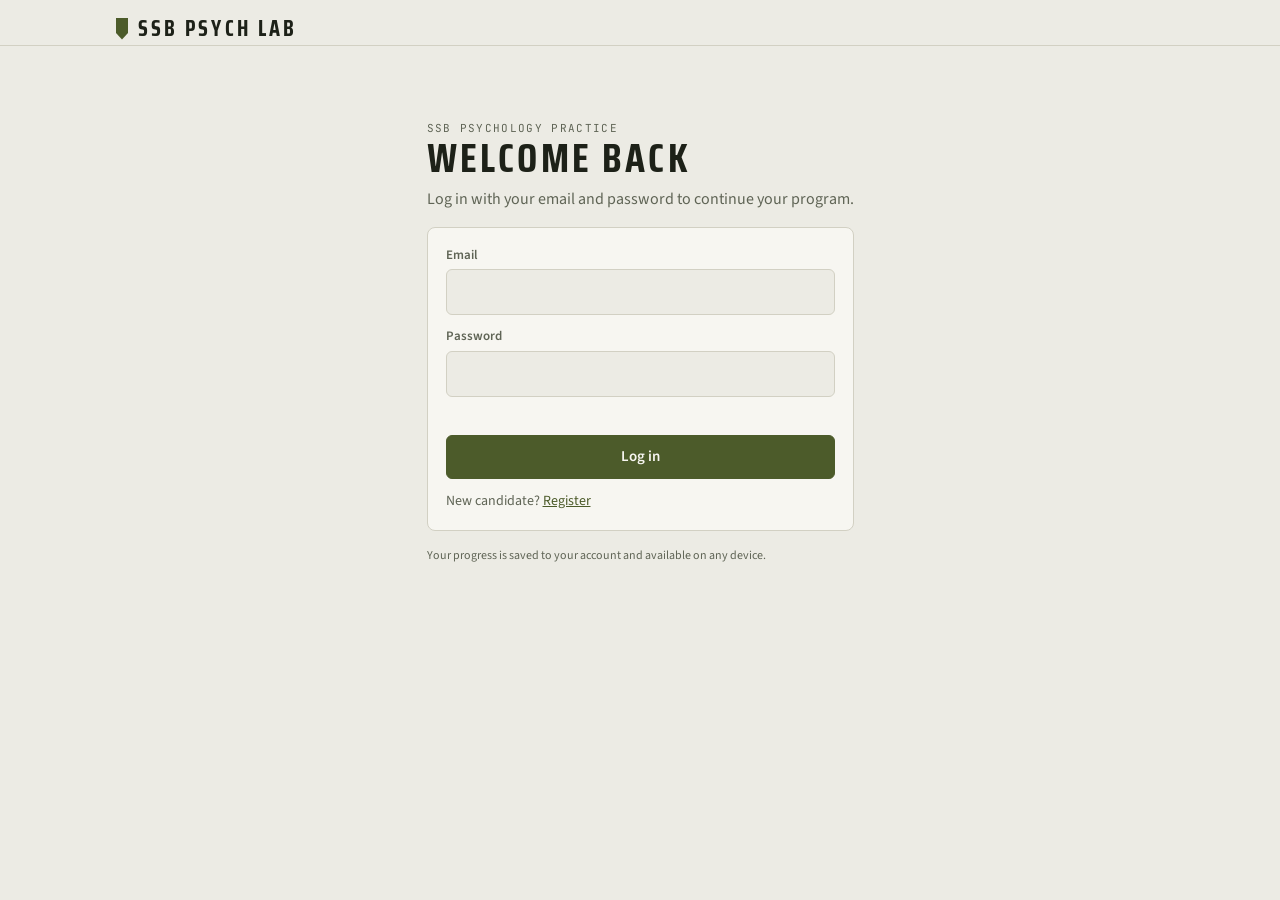
==== index.html @ c796118e "Psychologist Review overrides automatic scores; limit to 1 single + 1 battery review per day Co-Auth" ====
<!DOCTYPE html>
<html lang="en">
<head>
<meta charset="utf-8">
<meta name="viewport" content="width=device-width, initial-scale=1">
<title>SSB Psych Lab</title>
<meta name="description" content="Daily SSB psychology practice: TAT, WAT, SRT and SD in real board timings, with an instant OLQ assessment.">
<link rel="preconnect" href="https://fonts.googleapis.com">
<link rel="preconnect" href="https://fonts.gstatic.com" crossorigin>
<link href="https://fonts.googleapis.com/css2?family=Saira+Condensed:wght@500;600;700&family=Source+Sans+3:wght@400;500;600;700&family=JetBrains+Mono:wght@500;700&display=swap" rel="stylesheet">
<link rel="stylesheet" href="css/style.css?v=20261118c">
</head>
<body>
<header class="top">
  <div class="top-in">
    <div class="brandrow">
      <div class="brand"><i aria-hidden="true"></i><span>SSB Psych Lab</span></div>
      <div class="row" style="gap:8px;flex-wrap:nowrap">
        <span class="chest" id="chest">SSB PSYCH PRACTICE</span>
        <span id="userBtns" class="row" style="gap:6px;flex-wrap:nowrap" hidden>
          <a class="btn quiet" id="hqBtn" href="admin.html" hidden style="padding:4px 10px;font-size:13px;text-decoration:none">HQ</a>
          <button class="btn quiet" id="feedbackBtn" style="padding:4px 10px;font-size:13px">Feedback</button>
          <button class="btn quiet" id="settingsBtn" style="padding:4px 10px;font-size:13px">Profile</button>
          <button class="btn quiet" id="logoutBtn" style="padding:4px 10px;font-size:13px">Log out</button>
        </span>
      </div>
    </div>
    <nav class="tabs" id="nav" aria-label="Sections" hidden>
      <button class="tab" data-view="today">Today</button>
      <button class="tab" data-view="progress">Progress</button>
      <button class="tab" data-view="interview">Interview<span class="soon">soon</span></button>
    </nav>
  </div>
</header>
<main id="main"></main>
<div id="layer"></div>
<div id="modalLayer"></div>

<!-- content banks (plain scripts so the app works by double-clicking index.html) -->
<script src="data/wat.js?v=20261118c"></script>
<script src="data/srt.js?v=20261118c"></script>
<script src="data/tat.js?v=20261118c"></script>
<script src="js/config.js?v=20261118c"></script>
<script src="js/engine.js?v=20261118c"></script>
<script src="js/store.js?v=20261118c"></script>
<script src="js/app.js?v=20261118c"></script>
</body>
</html>
---- css/style.css ----
/* Layout idea: a selection-board dossier — olive ink on field-grey paper, brass for marks of attention, condensed stencil-like headings, mono timers. */
:root{
  --paper:#ECEBE4;
  --surface:#F7F6F1;
  --ink:#1D2118;
  --muted:#5F6455;
  --line:#D2D0C3;
  --olive:#4C5B2A;
  --olive-soft:#E1E4D3;
  --brass:#9A6E1F;
  --good:#2F7A3E;
  --warn:#A8670E;
  --bad:#B23A2E;
  --display:"Saira Condensed","Arial Narrow",system-ui,sans-serif;
  --body:"Source Sans 3",system-ui,-apple-system,"Segoe UI",sans-serif;
  --mono:"JetBrains Mono",ui-monospace,Menlo,Consolas,monospace;
  color-scheme:light;
}
@media (prefers-color-scheme:dark){
  :root:not([data-theme="light"]){
    --paper:#13160F;--surface:#1B1F16;--ink:#E7E6DA;--muted:#A3A795;--line:#2F3527;
    --olive:#A3B66C;--olive-soft:#262C1C;--brass:#D5A84E;--good:#6CC07D;--warn:#E3A048;--bad:#EE7B6E;
    color-scheme:dark;
  }
}
:root[data-theme="dark"]{
  --paper:#13160F;--surface:#1B1F16;--ink:#E7E6DA;--muted:#A3A795;--line:#2F3527;
  --olive:#A3B66C;--olive-soft:#262C1C;--brass:#D5A84E;--good:#6CC07D;--warn:#E3A048;--bad:#EE7B6E;
  color-scheme:dark;
}
*{box-sizing:border-box}
html,body{margin:0;height:100%}
body{background:var(--paper);color:var(--ink);font-family:var(--body);font-size:16px;line-height:1.5;-webkit-font-smoothing:antialiased}
button,input,textarea,select{font:inherit;color:inherit}
h1,h2,h3{font-family:var(--display);font-weight:700;letter-spacing:.02em;line-height:1.1;margin:0;text-wrap:balance}
.num{font-variant-numeric:tabular-nums}
a{color:var(--olive)}
:focus-visible{outline:2px solid var(--brass);outline-offset:2px}

/* shell */
.top{position:sticky;top:0;z-index:20;background:var(--paper);border-bottom:1px solid var(--line)}
.top-in{max-width:1080px;margin:0 auto;padding:12px 16px 0;display:flex;flex-direction:column;gap:10px}
.brandrow{display:flex;align-items:center;justify-content:space-between;gap:12px}
.brand{white-space:nowrap;font-family:var(--display);font-weight:700;font-size:22px;letter-spacing:.14em;text-transform:uppercase;display:flex;align-items:center;gap:10px}
.brand i{display:inline-block;width:12px;height:22px;background:var(--olive);clip-path:polygon(0 0,100% 0,100% 70%,50% 100%,0 70%)}
.chest{font-family:var(--mono);font-size:12px;color:var(--muted);border:1px solid var(--line);padding:3px 8px;border-radius:4px;white-space:nowrap}
.tabs{display:flex;gap:4px;overflow-x:auto}
.tab{appearance:none;border:0;background:none;padding:8px 12px 10px;font-family:var(--display);font-weight:600;font-size:17px;letter-spacing:.06em;text-transform:uppercase;color:var(--muted);cursor:pointer;border-bottom:3px solid transparent;white-space:nowrap}
.tab[aria-current="page"]{color:var(--ink);border-bottom-color:var(--olive)}
.tab .soon{font-family:var(--body);font-size:11px;letter-spacing:0;text-transform:none;background:var(--olive-soft);color:var(--olive);padding:1px 6px;border-radius:10px;margin-left:4px;vertical-align:2px}
main{max-width:1080px;margin:0 auto;padding:20px 16px 64px;display:flex;flex-direction:column;gap:24px}
.banner{background:var(--olive-soft);border-left:4px solid var(--brass);padding:10px 14px;border-radius:4px;font-size:14px}

/* generic */
.card{background:var(--surface);border:1px solid var(--line);border-radius:8px;padding:18px}
.eyebrow{font-family:var(--mono);font-size:11px;letter-spacing:.12em;text-transform:uppercase;color:var(--muted)}
.muted{color:var(--muted)}
.row{display:flex;gap:12px;align-items:center;flex-wrap:wrap}
.grid{display:grid;gap:14px}
.btn{appearance:none;border:1px solid var(--olive);background:var(--olive);color:var(--surface);padding:10px 18px;border-radius:6px;font-weight:600;cursor:pointer;font-size:15px}
.btn:hover{filter:brightness(1.08)}
.btn:disabled{opacity:.5;cursor:not-allowed}
.btn.ghost{background:transparent;color:var(--olive)}
.btn.quiet{background:transparent;border-color:var(--line);color:var(--ink)}
.btn.danger{background:var(--bad);border-color:var(--bad)}
.pill{display:inline-flex;align-items:center;gap:5px;font-size:12px;font-weight:600;padding:2px 8px;border-radius:20px;border:1px solid currentColor;white-space:nowrap}
.pill.good{color:var(--good)}.pill.warn{color:var(--warn)}.pill.bad{color:var(--bad)}.pill.neutral{color:var(--muted)}
.section-h{display:flex;align-items:baseline;justify-content:space-between;gap:12px;flex-wrap:wrap}
.section-h h2{font-size:26px;text-transform:uppercase;letter-spacing:.06em}

/* today */
.dayhead{display:grid;grid-template-columns:auto 1fr;gap:20px;align-items:center}
.daynum{font-family:var(--display);font-weight:700;font-size:84px;line-height:.85;color:var(--olive)}
.daynum small{display:block;font-size:18px;letter-spacing:.14em;color:var(--muted);font-weight:600;margin-top:6px}
.strip{display:grid;grid-template-columns:repeat(30,1fr);gap:3px;margin-top:10px}
.strip span{height:22px;border-radius:2px;background:var(--line);position:relative}
.strip span.done{background:var(--olive)}
.strip span.part{background:color-mix(in srgb,var(--olive) 45%,var(--line))}
.strip span.today{outline:2px solid var(--brass);outline-offset:1px}
.strip span.future{background:transparent;border:1px dashed var(--line)}
.tests{display:grid;grid-template-columns:repeat(auto-fit,minmax(240px,1fr));gap:14px}
.test{display:flex;flex-direction:column;gap:12px;position:relative;overflow:hidden}
.test .code{font-family:var(--display);font-weight:700;font-size:44px;line-height:.9;letter-spacing:.04em}
.test .tname{font-weight:600}
.test .spec{font-family:var(--mono);font-size:12px;color:var(--muted)}
.test .done-flag{position:absolute;top:14px;right:14px}
.seg{display:flex;border:1px solid var(--line);border-radius:6px;overflow:hidden;width:max-content}
.seg button{appearance:none;border:0;background:transparent;padding:6px 12px;cursor:pointer;font-family:var(--mono);font-size:13px;border-right:1px solid var(--line)}
.seg button:last-child{border-right:0}
.seg button[aria-pressed="true"]{background:var(--olive);color:var(--surface)}
.suggest{font-size:13px;color:var(--brass);font-weight:600}

/* OLQ bars */
.factor{display:flex;flex-direction:column;gap:6px}
.factor h3{font-size:15px;letter-spacing:.1em;text-transform:uppercase;color:var(--muted);font-weight:600}
.olq{display:grid;grid-template-columns:minmax(120px,190px) 1fr 38px;gap:10px;align-items:center;font-size:14px;cursor:default}
.olq .bar{height:10px;background:var(--line);border-radius:0 4px 4px 0;position:relative}
.olq .bar b{position:absolute;inset:0 auto 0 0;background:var(--olive);border-radius:0 4px 4px 0}
.olq .bar em{position:absolute;top:-3px;bottom:-3px;width:2px;background:var(--brass);left:70%}
.olq.focus .name{font-weight:700}
.olq .val{font-family:var(--mono);font-size:13px;text-align:right}
.factors{display:grid;grid-template-columns:repeat(auto-fit,minmax(300px,1fr));gap:18px 28px}

/* test environment */
.env{position:fixed;inset:0;z-index:50;background:var(--paper);display:flex;flex-direction:column}
.env-top{display:flex;align-items:center;justify-content:space-between;gap:12px;padding:10px 16px;border-bottom:1px solid var(--line);background:var(--surface)}
.env-title{font-family:var(--display);font-weight:700;font-size:20px;letter-spacing:.1em;text-transform:uppercase}
.clock{font-family:var(--mono);font-weight:700;font-size:28px;font-variant-numeric:tabular-nums}
.clock.low{color:var(--bad)}
.env-body{flex:1;overflow:auto;padding:20px 16px 40px}
.env-in{max-width:820px;margin:0 auto;display:flex;flex-direction:column;gap:16px}
.progressbar{height:4px;background:var(--line)}
.progressbar b{display:block;height:100%;background:var(--brass);transition:width .25s linear}
.tat-frame{background:#fff;border:1px solid var(--line);border-radius:4px;padding:10px;box-shadow:0 2px 0 var(--line)}
.tat-frame img{display:block;width:100%;height:auto;max-height:70vh;object-fit:contain;background:#111}
.blank-slide{aspect-ratio:4/3;background:#fbfbfa;display:grid;place-items:center;color:#999;font-family:var(--mono);font-size:13px;letter-spacing:.2em}
.word{font-family:var(--display);font-weight:700;font-size:clamp(56px,14vw,120px);text-align:center;letter-spacing:.04em;text-transform:uppercase;line-height:1;padding:28px 0 10px}
.wat-input{width:100%;font-size:20px;padding:14px 16px;border:2px solid var(--line);border-radius:8px;background:var(--surface)}
.wat-input:focus{border-color:var(--olive);outline:none}
textarea.write{width:100%;min-height:260px;resize:vertical;font-size:17px;line-height:1.55;padding:14px 16px;border:2px solid var(--line);border-radius:8px;background:var(--surface)}
textarea.write:focus{border-color:var(--olive);outline:none}
.wc{font-family:var(--mono);font-size:12px;color:var(--muted)}
.situation{font-size:19px;line-height:1.5;font-weight:500}
.instr{display:flex;flex-direction:column;gap:12px}
.instr ol{margin:0;padding-left:20px;display:flex;flex-direction:column;gap:6px}
.phase{font-family:var(--mono);font-size:12px;letter-spacing:.14em;text-transform:uppercase;padding:3px 8px;border-radius:4px;background:var(--olive-soft);color:var(--olive)}
.phase.write{background:color-mix(in srgb,var(--brass) 18%,transparent);color:var(--brass)}

/* report */
.report-head{display:grid;grid-template-columns:auto 1fr;gap:22px;align-items:center}
.ring{width:120px;height:120px;position:relative}
.ring svg{width:100%;height:100%;transform:rotate(-90deg)}
.ring .score{position:absolute;inset:0;display:grid;place-items:center;text-align:center;font-family:var(--display);font-weight:700;font-size:42px;line-height:1}
.ring .score small{display:block;font-size:12px;font-family:var(--mono);color:var(--muted);font-weight:500}
.kpis{display:grid;grid-template-columns:repeat(auto-fit,minmax(140px,1fr));gap:12px}
.kpi{border:1px solid var(--line);border-radius:8px;padding:12px 14px;background:var(--surface)}
.kpi b{display:block;font-family:var(--display);font-size:32px;line-height:1.1;font-variant-numeric:tabular-nums}
.kpi span{font-size:13px;color:var(--muted)}
.list{display:flex;flex-direction:column;gap:10px;margin:0;padding:0;list-style:none}
.imp{border-left:3px solid var(--brass);padding:4px 0 4px 12px}
.imp b{display:block}
.str{border-left:3px solid var(--good);padding:4px 0 4px 12px}
.resp{border-top:1px solid var(--line);padding:12px 0;display:grid;grid-template-columns:34px 1fr;gap:10px}
.resp .idx{font-family:var(--mono);font-size:13px;color:var(--muted);padding-top:2px}
.resp .prompt{font-weight:600}
.resp .ans{margin:4px 0;white-space:pre-wrap}
.resp .ans.empty{color:var(--bad);font-style:italic}
.resp .better{font-size:14px;color:var(--olive);margin-top:4px}
.resp .note{font-size:14px;color:var(--muted)}
.thumb{width:140px;border:1px solid var(--line);border-radius:3px;margin:6px 0}
.filters{display:flex;gap:6px;flex-wrap:wrap}
.chipbtn{appearance:none;border:1px solid var(--line);background:var(--surface);border-radius:20px;padding:4px 12px;font-size:13px;cursor:pointer}
.chipbtn[aria-pressed="true"]{border-color:var(--olive);background:var(--olive-soft);color:var(--olive);font-weight:600}

/* charts */
.chart{position:relative;width:100%}
.chart svg{display:block;width:100%;height:auto;overflow:visible}
.chart text{fill:var(--muted);font-family:var(--mono);font-size:11px}
.chart .grid line{stroke:var(--line);stroke-width:1}
.chart .ln{fill:none;stroke:var(--olive);stroke-width:2;stroke-linejoin:round;stroke-linecap:round}
.chart .area{fill:var(--olive);opacity:.1}
.chart .dot{fill:var(--olive);stroke:var(--surface);stroke-width:2}
.chart .ref{stroke:var(--brass);stroke-dasharray:4 4;stroke-width:1.5}
.tip{position:absolute;pointer-events:none;background:var(--ink);color:var(--paper);font-size:12px;padding:6px 9px;border-radius:5px;white-space:nowrap;transform:translate(-50%,-110%);opacity:0;transition:opacity .1s}
.tip.on{opacity:1}
table.t{width:100%;border-collapse:collapse;font-size:14px}
table.t th{text-align:left;font-weight:600;color:var(--muted);font-size:12px;letter-spacing:.06em;text-transform:uppercase;border-bottom:1px solid var(--line);padding:8px 6px}
table.t td{border-bottom:1px solid var(--line);padding:9px 6px;font-variant-numeric:tabular-nums}
table.t tr.click{cursor:pointer}
table.t tr.click:hover td{background:var(--olive-soft)}
.tablewrap{overflow-x:auto}
.cal{display:grid;grid-template-columns:repeat(auto-fill,minmax(64px,1fr));gap:6px}
.cal div{border:1px solid var(--line);border-radius:6px;padding:6px;min-height:58px;font-size:12px;background:var(--surface)}
.cal div b{font-family:var(--mono);font-size:11px;color:var(--muted);font-weight:500;display:block}
.cal div.on{border-color:var(--olive)}
.cal div.now{outline:2px solid var(--brass)}
.cal .tags{display:flex;gap:2px;flex-wrap:wrap;margin-top:4px}
.cal .tags i{font-style:normal;font-family:var(--mono);font-size:10px;background:var(--olive);color:var(--surface);padding:0 4px;border-radius:3px}

/* dialog */
.modal{position:fixed;inset:0;z-index:80;background:rgba(10,12,8,.55);display:grid;place-items:center;padding:16px}
.modal .card{max-width:440px;width:100%;display:flex;flex-direction:column;gap:14px}
.field{display:flex;flex-direction:column;gap:4px}
.field label{font-size:13px;font-weight:600;color:var(--muted)}
.field input,.field select{padding:10px 12px;border:1px solid var(--line);border-radius:6px;background:var(--paper)}
.loading{display:grid;place-items:center;min-height:50vh;gap:10px;text-align:center}
.spinner{width:28px;height:28px;border:3px solid var(--line);border-top-color:var(--olive);border-radius:50%;animation:spin 1s linear infinite}
@keyframes spin{to{transform:rotate(360deg)}}
@media (prefers-reduced-motion:reduce){.spinner{animation:none}.progressbar b{transition:none}}
.stream{font-family:var(--mono);font-size:12px;color:var(--muted);max-height:120px;overflow:hidden;white-space:pre-wrap;mask-image:linear-gradient(transparent,#000 40%)}
.two{display:grid;grid-template-columns:repeat(auto-fit,minmax(300px,1fr));gap:18px}
@media (max-width:560px){
  .brand{font-size:19px;letter-spacing:.08em}
  .tab{padding:8px 9px 10px;font-size:16px}
  .daynum{font-size:64px}
  .dayhead{gap:14px}
  .olq{grid-template-columns:minmax(110px,1.2fr) 1fr 34px}
  .report-head{grid-template-columns:1fr}
  .ring{width:100px;height:100px}
  .ring .score{font-size:30px}
  .chest{font-size:11px;padding:3px 6px}
  .clock{font-size:22px}
  .strip span{height:16px}
}

/* auth */
.auth{max-width:440px;margin:6vh auto;display:flex;flex-direction:column;gap:16px}
.auth .card{display:flex;flex-direction:column;gap:12px}
.auth h1{font-size:40px;text-transform:uppercase;letter-spacing:.08em}
.err{color:var(--bad);font-size:14px;min-height:1em}
.chestbig{font-family:var(--display);font-size:64px;font-weight:700;color:var(--olive);line-height:1}
img.thumb{width:160px;border:1px solid var(--line);border-radius:3px;margin:6px 0;filter:grayscale(1)}
.linkbtn{appearance:none;background:none;border:0;color:var(--olive);text-decoration:underline;cursor:pointer;padding:0;font-size:14px}

.btn{white-space:nowrap}
body:not(.authed) #chest{display:none}
@media (max-width:440px){body.authed .brand span{display:none}}
[hidden]{display:none !important}

.fbbar{position:fixed;left:50%;bottom:16px;transform:translateX(-50%);z-index:40;width:min(720px,calc(100% - 24px));background:var(--surface);border:1px solid var(--line);border-left:4px solid var(--brass);border-radius:8px;box-shadow:0 8px 24px rgba(0,0,0,.18);padding:12px 14px;display:flex;gap:12px;align-items:center;justify-content:space-between;font-size:14px}
@media (max-width:560px){.fbbar{flex-direction:column;align-items:stretch}.fbbar .row{justify-content:flex-end}}
.fbta{padding:10px 12px;border:1px solid var(--line);border-radius:6px;background:var(--paper);resize:vertical;font-size:15px}
.modal .card{max-height:calc(100vh - 32px);overflow:auto}
@media (max-width:440px){#settingsBtn{display:none}}
body.authed #chest{cursor:pointer}

/* ---------- full battery + Psychologist Review (same theme tokens) ---------- */
.battery,.psy{display:flex;flex-direction:column;gap:14px}
.battery{border:2px solid var(--olive);border-radius:12px}
.psy{border:2px solid var(--brass);border-radius:12px}
.bsteps{display:flex;flex-direction:column}
.bstep{display:flex;align-items:center;gap:12px;position:relative;padding:6px 0}
.bstep b{display:block;font-family:var(--display);font-size:20px;letter-spacing:.04em;line-height:1}
.bstep .muted{font-size:13px}
.bstep .dot{width:28px;height:28px;border-radius:50%;border:1px solid var(--line);background:var(--paper);display:flex;align-items:center;justify-content:center;flex:none;font-family:var(--mono);font-size:10px;font-weight:600}
.bstep.done .dot{background:var(--good);border-color:var(--good);color:var(--surface)}
.bstep.now .dot{border:2px solid var(--olive);background:var(--olive-soft);color:var(--olive)}
.bsteps .bstep+.bstep::before{content:"";position:absolute;left:13px;top:-6px;width:2px;height:12px;background:var(--line)}
.lockbox{display:flex;gap:10px;align-items:flex-start;background:var(--olive-soft);border-radius:8px;padding:10px 12px;color:var(--olive);font-size:14px}
.lockbox svg{flex:none;margin-top:3px}
.indet{height:6px;border-radius:3px;background:var(--line);overflow:hidden;position:relative}
.indet b{position:absolute;top:0;left:-40%;width:40%;height:100%;background:var(--brass);border-radius:3px;animation:indet 1.4s ease-in-out infinite}
@keyframes indet{to{left:100%}}
.quote{font-style:italic;color:var(--muted);background:var(--paper);border-radius:6px;padding:8px 10px;font-size:14px}
.brk{font-family:var(--mono);font-weight:600;font-size:52px;line-height:1.1}
.plan{margin:0;padding-left:22px;display:flex;flex-direction:column;gap:6px}
.kpi.click:hover{background:var(--olive-soft)}
@media (prefers-reduced-motion:reduce){.indet b{animation:none;left:0;width:100%;opacity:.5}}
.battery .spec,.psy .spec,.env .spec{font-family:var(--mono);font-size:12px;color:var(--muted)}
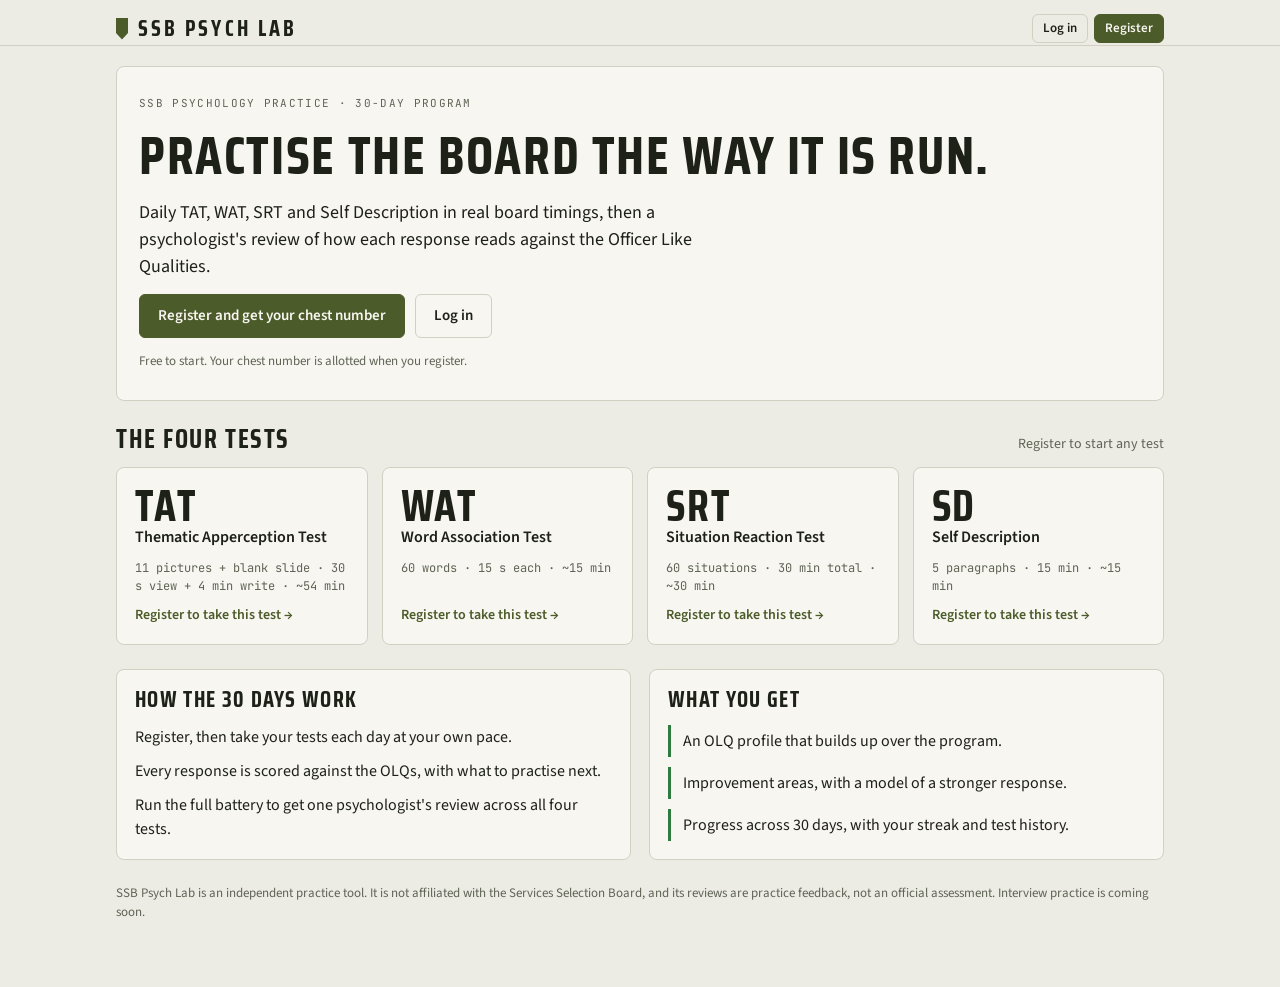
==== commit b9fe539e: "Landing page for visitors; login-first gating; forgot password via email link; 30-minute idle logout" ====
--- a/index.html
+++ b/index.html
@@ -8,7 +8,7 @@
 <link rel="preconnect" href="https://fonts.googleapis.com">
 <link rel="preconnect" href="https://fonts.gstatic.com" crossorigin>
 <link href="https://fonts.googleapis.com/css2?family=Saira+Condensed:wght@500;600;700&family=Source+Sans+3:wght@400;500;600;700&family=JetBrains+Mono:wght@500;700&display=swap" rel="stylesheet">
-<link rel="stylesheet" href="css/style.css?v=20261118c">
+<link rel="stylesheet" href="css/style.css?v=20261118d">
 </head>
 <body>
 <header class="top">
@@ -17,6 +17,10 @@
       <div class="brand"><i aria-hidden="true"></i><span>SSB Psych Lab</span></div>
       <div class="row" style="gap:8px;flex-wrap:nowrap">
         <span class="chest" id="chest">SSB PSYCH PRACTICE</span>
+        <span id="guestBtns" class="row" style="gap:6px;flex-wrap:nowrap" hidden>
+          <button class="btn quiet" id="guestLoginBtn" style="padding:4px 10px;font-size:13px">Log in</button>
+          <button class="btn" id="guestRegBtn" style="padding:4px 10px;font-size:13px">Register</button>
+        </span>
         <span id="userBtns" class="row" style="gap:6px;flex-wrap:nowrap" hidden>
           <a class="btn quiet" id="hqBtn" href="admin.html" hidden style="padding:4px 10px;font-size:13px;text-decoration:none">HQ</a>
           <button class="btn quiet" id="feedbackBtn" style="padding:4px 10px;font-size:13px">Feedback</button>
@@ -37,12 +41,12 @@
 <div id="modalLayer"></div>
 
 <!-- content banks (plain scripts so the app works by double-clicking index.html) -->
-<script src="data/wat.js?v=20261118c"></script>
-<script src="data/srt.js?v=20261118c"></script>
-<script src="data/tat.js?v=20261118c"></script>
-<script src="js/config.js?v=20261118c"></script>
-<script src="js/engine.js?v=20261118c"></script>
-<script src="js/store.js?v=20261118c"></script>
-<script src="js/app.js?v=20261118c"></script>
+<script src="data/wat.js?v=20261118d"></script>
+<script src="data/srt.js?v=20261118d"></script>
+<script src="data/tat.js?v=20261118d"></script>
+<script src="js/config.js?v=20261118d"></script>
+<script src="js/engine.js?v=20261118d"></script>
+<script src="js/store.js?v=20261118d"></script>
+<script src="js/app.js?v=20261118d"></script>
 </body>
 </html>
--- a/css/style.css
+++ b/css/style.css
@@ -248,3 +248,12 @@
 .kpi.click:hover{background:var(--olive-soft)}
 @media (prefers-reduced-motion:reduce){.indet b{animation:none;left:0;width:100%;opacity:.5}}
 .battery .spec,.psy .spec,.env .spec{font-family:var(--mono);font-size:12px;color:var(--muted)}
+
+/* home page + visitor pages */
+.hero{display:flex;flex-direction:column;gap:14px;padding:28px 22px}
+.hero-h{font-size:clamp(34px,6vw,54px);text-transform:uppercase;letter-spacing:.03em}
+.lead{margin:0;max-width:62ch;font-size:18px}
+.sub{font-size:22px;text-transform:uppercase;letter-spacing:.06em;margin-bottom:12px}
+.landing-test{text-align:left;cursor:pointer;font:inherit;color:inherit;display:flex;flex-direction:column;gap:10px}
+.landing-test:hover{border-color:var(--olive)}
+.linkish{color:var(--olive);font-weight:600;font-size:14px;margin-top:auto}
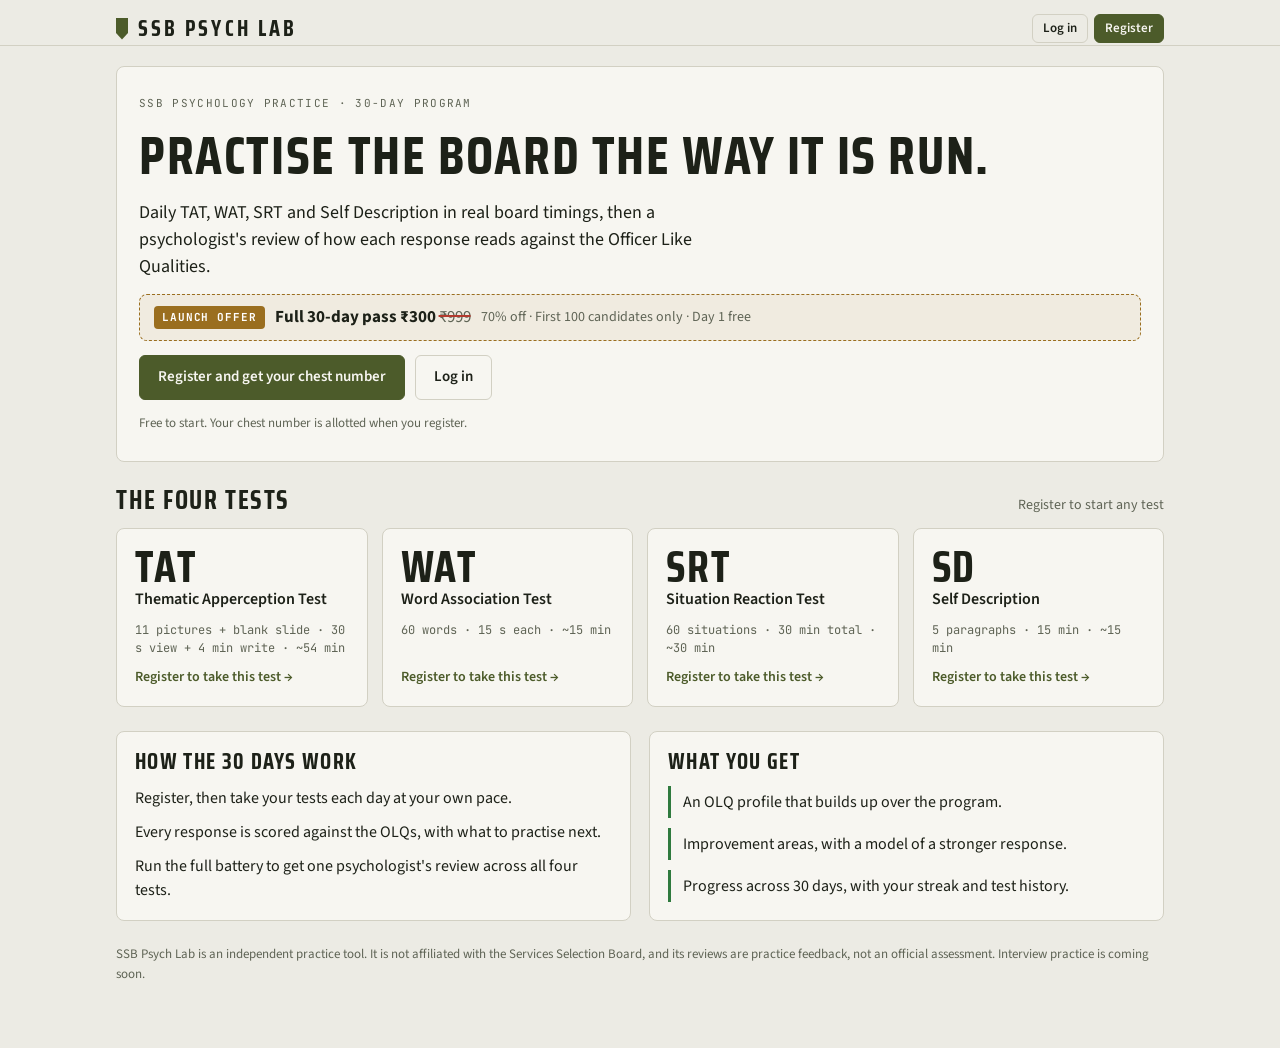
==== commit 6cbc9089: "Launch offer: ₹300 (regular ₹999) for the first 100 passes - pass_offer() counts real approved/pendi" ====
--- a/index.html
+++ b/index.html
@@ -8,7 +8,7 @@
 <link rel="preconnect" href="https://fonts.googleapis.com">
 <link rel="preconnect" href="https://fonts.gstatic.com" crossorigin>
 <link href="https://fonts.googleapis.com/css2?family=Saira+Condensed:wght@500;600;700&family=Source+Sans+3:wght@400;500;600;700&family=JetBrains+Mono:wght@500;700&display=swap" rel="stylesheet">
-<link rel="stylesheet" href="css/style.css?v=20261118d">
+<link rel="stylesheet" href="css/style.css?v=20261120c">
 </head>
 <body>
 <header class="top">
@@ -41,12 +41,12 @@
 <div id="modalLayer"></div>
 
 <!-- content banks (plain scripts so the app works by double-clicking index.html) -->
-<script src="data/wat.js?v=20261118d"></script>
-<script src="data/srt.js?v=20261118d"></script>
-<script src="data/tat.js?v=20261118d"></script>
-<script src="js/config.js?v=20261118d"></script>
-<script src="js/engine.js?v=20261118d"></script>
-<script src="js/store.js?v=20261118d"></script>
-<script src="js/app.js?v=20261118d"></script>
+<script src="data/wat.js?v=20261120c"></script>
+<script src="data/srt.js?v=20261120c"></script>
+<script src="data/tat.js?v=20261120c"></script>
+<script src="js/config.js?v=20261120c"></script>
+<script src="js/engine.js?v=20261120c"></script>
+<script src="js/store.js?v=20261120c"></script>
+<script src="js/app.js?v=20261120c"></script>
 </body>
 </html>
--- a/css/style.css
+++ b/css/style.css
@@ -257,3 +257,44 @@
 .landing-test{text-align:left;cursor:pointer;font:inherit;color:inherit;display:flex;flex-direction:column;gap:10px}
 .landing-test:hover{border-color:var(--olive)}
 .linkish{color:var(--olive);font-weight:600;font-size:14px;margin-top:auto}
+
+/* full-program pass: Today card, locked tests, payment popup */
+.sr{position:absolute;width:1px;height:1px;overflow:hidden;clip:rect(0 0 0 0);white-space:nowrap}
+.banner.bad{border-left-color:var(--bad)}
+.paycard{border-left:4px solid var(--olive)}
+.paycard.pending{border-left-color:var(--brass);display:flex;flex-direction:column;gap:10px}
+.paycard-in{display:flex;justify-content:space-between;align-items:center;gap:16px;flex-wrap:wrap}
+.card.test.locked .tname,.card.test.locked .code{opacity:.6}
+.card.test.locked .btn{background:transparent;color:var(--olive);border:1.5px solid var(--olive)}
+.btn svg{vertical-align:-2px;margin-right:4px}
+.modal.paymodal .card{max-width:480px}
+.pay{display:flex;flex-direction:column;gap:14px}
+.pay-h{font-size:32px;text-transform:uppercase;letter-spacing:.03em;line-height:1}
+.pay .x{background:none;border:0;font-size:26px;line-height:1;color:var(--muted);cursor:pointer;padding:0 4px}
+.pay .list{margin:0;padding:0;list-style:none;display:flex;flex-direction:column;gap:6px;font-size:15px}
+.price{display:flex;align-items:center;gap:12px;border-top:1px dashed var(--line);border-bottom:1px dashed var(--line);padding:10px 0}
+.price .num{font-family:var(--display);font-size:48px;font-weight:700;color:var(--olive);line-height:1}
+.price .muted{font-size:13px;line-height:1.25;text-transform:uppercase;letter-spacing:.06em}
+.pstep{display:flex;gap:12px;align-items:flex-start;margin:0}
+.pnum{flex:none;width:28px;height:28px;border-radius:50%;background:var(--olive);color:var(--surface);display:grid;place-items:center;font-weight:700;font-family:var(--mono);font-size:14px}
+.pbody{flex:1;display:flex;flex-direction:column;gap:8px;min-width:0}
+.pbody .btn{align-self:flex-start;text-decoration:none}
+.qrwrap{align-self:flex-start;background:#fff;padding:6px;border:1px solid var(--line);border-radius:6px;line-height:0}
+.qr{width:168px;height:168px;image-rendering:pixelated}
+.upiid{display:flex;align-items:center;gap:8px;flex-wrap:wrap}
+.upiid .spec{font-size:14px;word-break:break-all}
+.upiid .btn{padding:4px 10px;font-size:13px}
+#payUtr{font-family:var(--mono);letter-spacing:.08em}
+@media (max-width:520px){.paycard-in .btn{width:100%}.pay-h{font-size:28px}}
+
+/* launch offer */
+.offer-tag{display:inline-block;background:var(--brass);color:#fff;font-family:var(--mono);font-size:11px;font-weight:700;letter-spacing:.08em;text-transform:uppercase;padding:3px 8px;border-radius:4px;vertical-align:1px}
+.was{font-family:var(--display);font-size:26px;font-weight:600;color:var(--muted);text-decoration:line-through;text-decoration-color:var(--bad);text-decoration-thickness:2px;align-self:center}
+.was-s{color:var(--muted);text-decoration-color:var(--bad);text-decoration-thickness:1.5px}
+.offer-row{display:flex;justify-content:space-between;align-items:center;gap:10px;flex-wrap:wrap}
+.offer-row .seats{font-size:13px;font-weight:600;color:var(--brass)}
+.paycard.launch{border-left-color:var(--brass);background:linear-gradient(90deg,color-mix(in srgb,var(--brass) 9%,var(--surface)),var(--surface) 60%)}
+.paycard.launch .eyebrow{display:flex;gap:8px;align-items:center;flex-wrap:wrap}
+.launchbar{display:flex;align-items:center;gap:10px;flex-wrap:wrap;border:1px dashed var(--brass);background:color-mix(in srgb,var(--brass) 8%,var(--surface));border-radius:8px;padding:10px 14px}
+.launchbar .lp{font-size:17px}
+.launchbar .muted{font-size:14px}
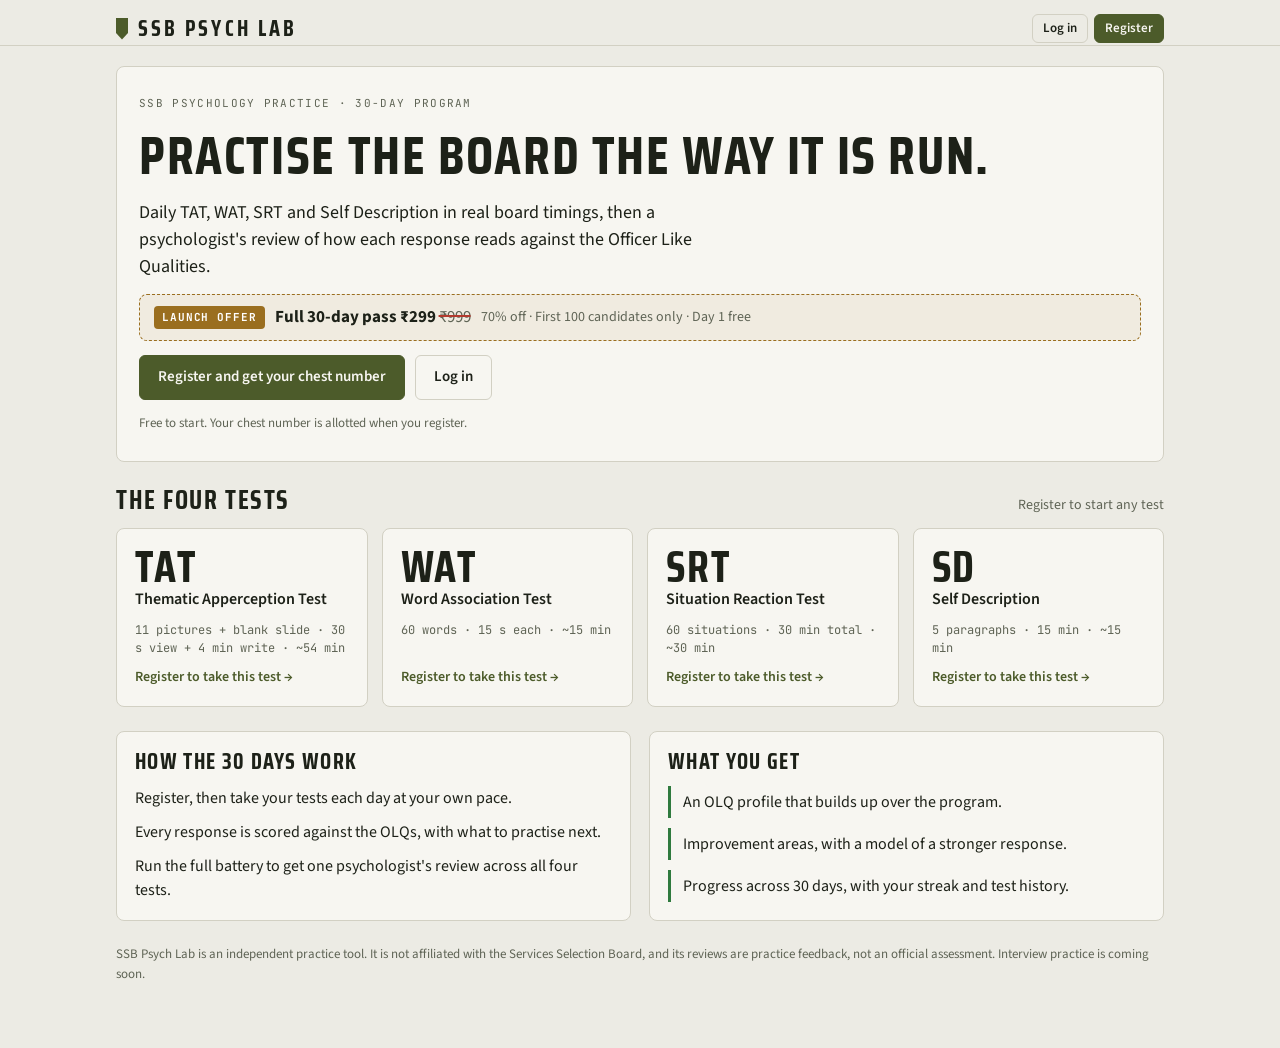
==== commit 6b8ba80c: "Day 1 pay popup: say today is free, close with 'Start Day 1 free' Co-Authored-By: Claude Opus 5.5 <n" ====
--- a/index.html
+++ b/index.html
@@ -8,7 +8,7 @@
 <link rel="preconnect" href="https://fonts.googleapis.com">
 <link rel="preconnect" href="https://fonts.gstatic.com" crossorigin>
 <link href="https://fonts.googleapis.com/css2?family=Saira+Condensed:wght@500;600;700&family=Source+Sans+3:wght@400;500;600;700&family=JetBrains+Mono:wght@500;700&display=swap" rel="stylesheet">
-<link rel="stylesheet" href="css/style.css?v=20261120c">
+<link rel="stylesheet" href="css/style.css?v=20261120d">
 </head>
 <body>
 <header class="top">
@@ -41,12 +41,12 @@
 <div id="modalLayer"></div>
 
 <!-- content banks (plain scripts so the app works by double-clicking index.html) -->
-<script src="data/wat.js?v=20261120c"></script>
-<script src="data/srt.js?v=20261120c"></script>
-<script src="data/tat.js?v=20261120c"></script>
-<script src="js/config.js?v=20261120c"></script>
-<script src="js/engine.js?v=20261120c"></script>
-<script src="js/store.js?v=20261120c"></script>
-<script src="js/app.js?v=20261120c"></script>
+<script src="data/wat.js?v=20261120d"></script>
+<script src="data/srt.js?v=20261120d"></script>
+<script src="data/tat.js?v=20261120d"></script>
+<script src="js/config.js?v=20261120d"></script>
+<script src="js/engine.js?v=20261120d"></script>
+<script src="js/store.js?v=20261120d"></script>
+<script src="js/app.js?v=20261120d"></script>
 </body>
 </html>
--- a/css/style.css
+++ b/css/style.css
@@ -298,3 +298,4 @@
 .launchbar{display:flex;align-items:center;gap:10px;flex-wrap:wrap;border:1px dashed var(--brass);background:color-mix(in srgb,var(--brass) 8%,var(--surface));border-radius:8px;padding:10px 14px}
 .launchbar .lp{font-size:17px}
 .launchbar .muted{font-size:14px}
+.banner.free1{border-left-color:var(--good)}
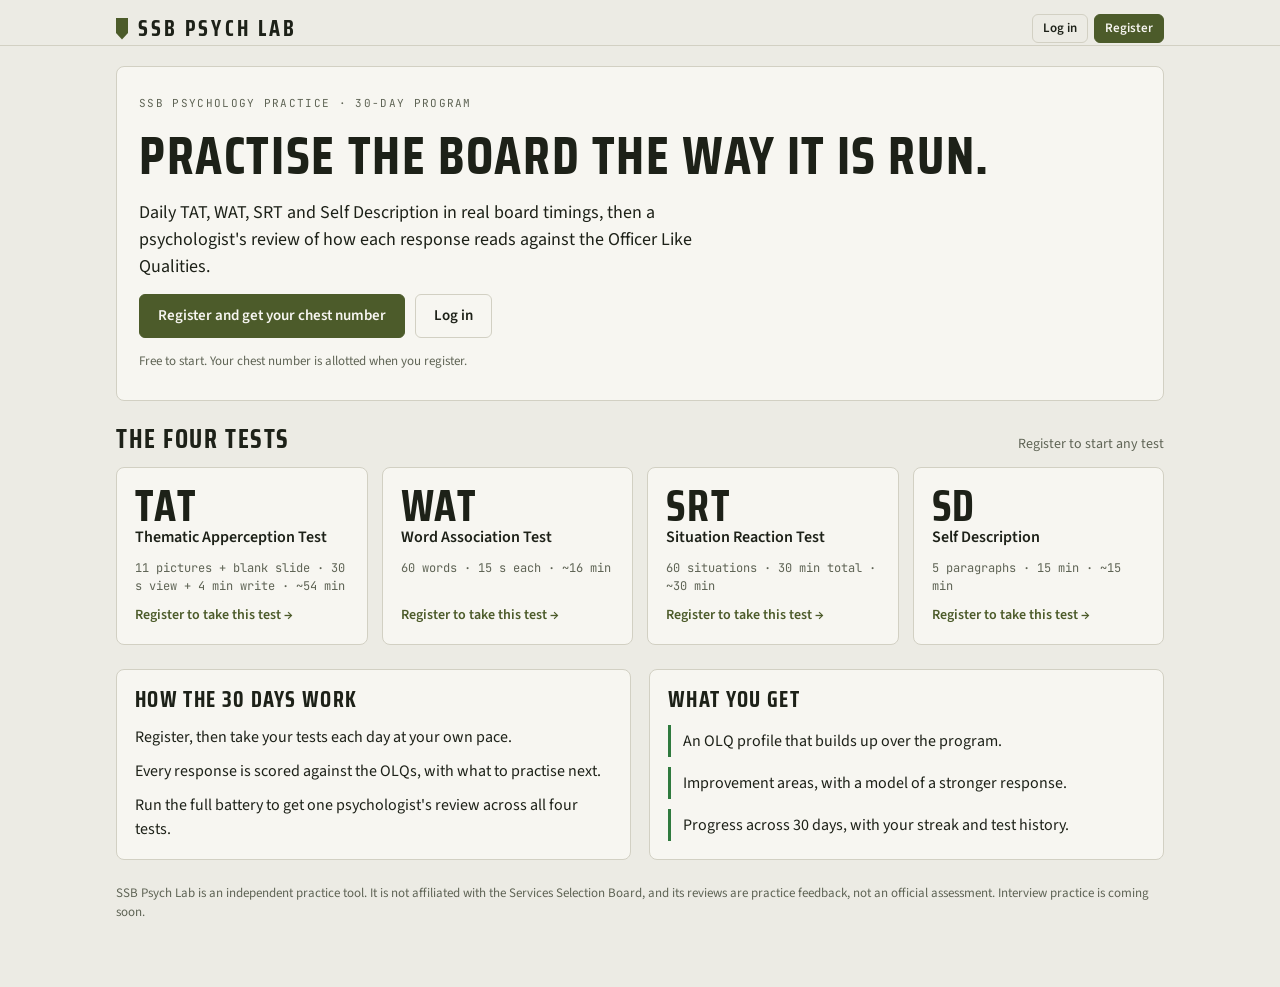
==== commit e2e51301: "Board-like timing: WAT page-turn pauses, no skipping, 1-minute battery breaks - WAT pauses 15 s afte" ====
--- a/index.html
+++ b/index.html
@@ -8,7 +8,7 @@
 <link rel="preconnect" href="https://fonts.googleapis.com">
 <link rel="preconnect" href="https://fonts.gstatic.com" crossorigin>
 <link href="https://fonts.googleapis.com/css2?family=Saira+Condensed:wght@500;600;700&family=Source+Sans+3:wght@400;500;600;700&family=JetBrains+Mono:wght@500;700&display=swap" rel="stylesheet">
-<link rel="stylesheet" href="css/style.css?v=20261120d">
+<link rel="stylesheet" href="css/style.css?v=20261120t">
 </head>
 <body>
 <header class="top">
@@ -41,12 +41,12 @@
 <div id="modalLayer"></div>
 
 <!-- content banks (plain scripts so the app works by double-clicking index.html) -->
-<script src="data/wat.js?v=20261120d"></script>
-<script src="data/srt.js?v=20261120d"></script>
-<script src="data/tat.js?v=20261120d"></script>
-<script src="js/config.js?v=20261120d"></script>
-<script src="js/engine.js?v=20261120d"></script>
-<script src="js/store.js?v=20261120d"></script>
-<script src="js/app.js?v=20261120d"></script>
+<script src="data/wat.js?v=20261120t"></script>
+<script src="data/srt.js?v=20261120t"></script>
+<script src="data/tat.js?v=20261120t"></script>
+<script src="js/config.js?v=20261120t"></script>
+<script src="js/engine.js?v=20261120t"></script>
+<script src="js/store.js?v=20261120t"></script>
+<script src="js/app.js?v=20261120t"></script>
 </body>
 </html>
--- a/css/style.css
+++ b/css/style.css
@@ -258,44 +258,7 @@
 .landing-test:hover{border-color:var(--olive)}
 .linkish{color:var(--olive);font-weight:600;font-size:14px;margin-top:auto}
 
-/* full-program pass: Today card, locked tests, payment popup */
-.sr{position:absolute;width:1px;height:1px;overflow:hidden;clip:rect(0 0 0 0);white-space:nowrap}
-.banner.bad{border-left-color:var(--bad)}
-.paycard{border-left:4px solid var(--olive)}
-.paycard.pending{border-left-color:var(--brass);display:flex;flex-direction:column;gap:10px}
-.paycard-in{display:flex;justify-content:space-between;align-items:center;gap:16px;flex-wrap:wrap}
-.card.test.locked .tname,.card.test.locked .code{opacity:.6}
-.card.test.locked .btn{background:transparent;color:var(--olive);border:1.5px solid var(--olive)}
-.btn svg{vertical-align:-2px;margin-right:4px}
-.modal.paymodal .card{max-width:480px}
-.pay{display:flex;flex-direction:column;gap:14px}
-.pay-h{font-size:32px;text-transform:uppercase;letter-spacing:.03em;line-height:1}
-.pay .x{background:none;border:0;font-size:26px;line-height:1;color:var(--muted);cursor:pointer;padding:0 4px}
-.pay .list{margin:0;padding:0;list-style:none;display:flex;flex-direction:column;gap:6px;font-size:15px}
-.price{display:flex;align-items:center;gap:12px;border-top:1px dashed var(--line);border-bottom:1px dashed var(--line);padding:10px 0}
-.price .num{font-family:var(--display);font-size:48px;font-weight:700;color:var(--olive);line-height:1}
-.price .muted{font-size:13px;line-height:1.25;text-transform:uppercase;letter-spacing:.06em}
-.pstep{display:flex;gap:12px;align-items:flex-start;margin:0}
-.pnum{flex:none;width:28px;height:28px;border-radius:50%;background:var(--olive);color:var(--surface);display:grid;place-items:center;font-weight:700;font-family:var(--mono);font-size:14px}
-.pbody{flex:1;display:flex;flex-direction:column;gap:8px;min-width:0}
-.pbody .btn{align-self:flex-start;text-decoration:none}
-.qrwrap{align-self:flex-start;background:#fff;padding:6px;border:1px solid var(--line);border-radius:6px;line-height:0}
-.qr{width:168px;height:168px;image-rendering:pixelated}
-.upiid{display:flex;align-items:center;gap:8px;flex-wrap:wrap}
-.upiid .spec{font-size:14px;word-break:break-all}
-.upiid .btn{padding:4px 10px;font-size:13px}
-#payUtr{font-family:var(--mono);letter-spacing:.08em}
-@media (max-width:520px){.paycard-in .btn{width:100%}.pay-h{font-size:28px}}
-
-/* launch offer */
-.offer-tag{display:inline-block;background:var(--brass);color:#fff;font-family:var(--mono);font-size:11px;font-weight:700;letter-spacing:.08em;text-transform:uppercase;padding:3px 8px;border-radius:4px;vertical-align:1px}
-.was{font-family:var(--display);font-size:26px;font-weight:600;color:var(--muted);text-decoration:line-through;text-decoration-color:var(--bad);text-decoration-thickness:2px;align-self:center}
-.was-s{color:var(--muted);text-decoration-color:var(--bad);text-decoration-thickness:1.5px}
-.offer-row{display:flex;justify-content:space-between;align-items:center;gap:10px;flex-wrap:wrap}
-.offer-row .seats{font-size:13px;font-weight:600;color:var(--brass)}
-.paycard.launch{border-left-color:var(--brass);background:linear-gradient(90deg,color-mix(in srgb,var(--brass) 9%,var(--surface)),var(--surface) 60%)}
-.paycard.launch .eyebrow{display:flex;gap:8px;align-items:center;flex-wrap:wrap}
-.launchbar{display:flex;align-items:center;gap:10px;flex-wrap:wrap;border:1px dashed var(--brass);background:color-mix(in srgb,var(--brass) 8%,var(--surface));border-radius:8px;padding:10px 14px}
-.launchbar .lp{font-size:17px}
-.launchbar .muted{font-size:14px}
-.banner.free1{border-left-color:var(--good)}
+/* WAT page-turn pause */
+.watgap{display:flex;flex-direction:column;align-items:center;gap:10px;text-align:center;padding:28px 0}
+.watgap-n{font-family:var(--display);font-size:clamp(26px,5vw,40px);font-weight:700;text-transform:uppercase;letter-spacing:.04em}
+.watgap #gapS{font-family:var(--mono);color:var(--olive)}
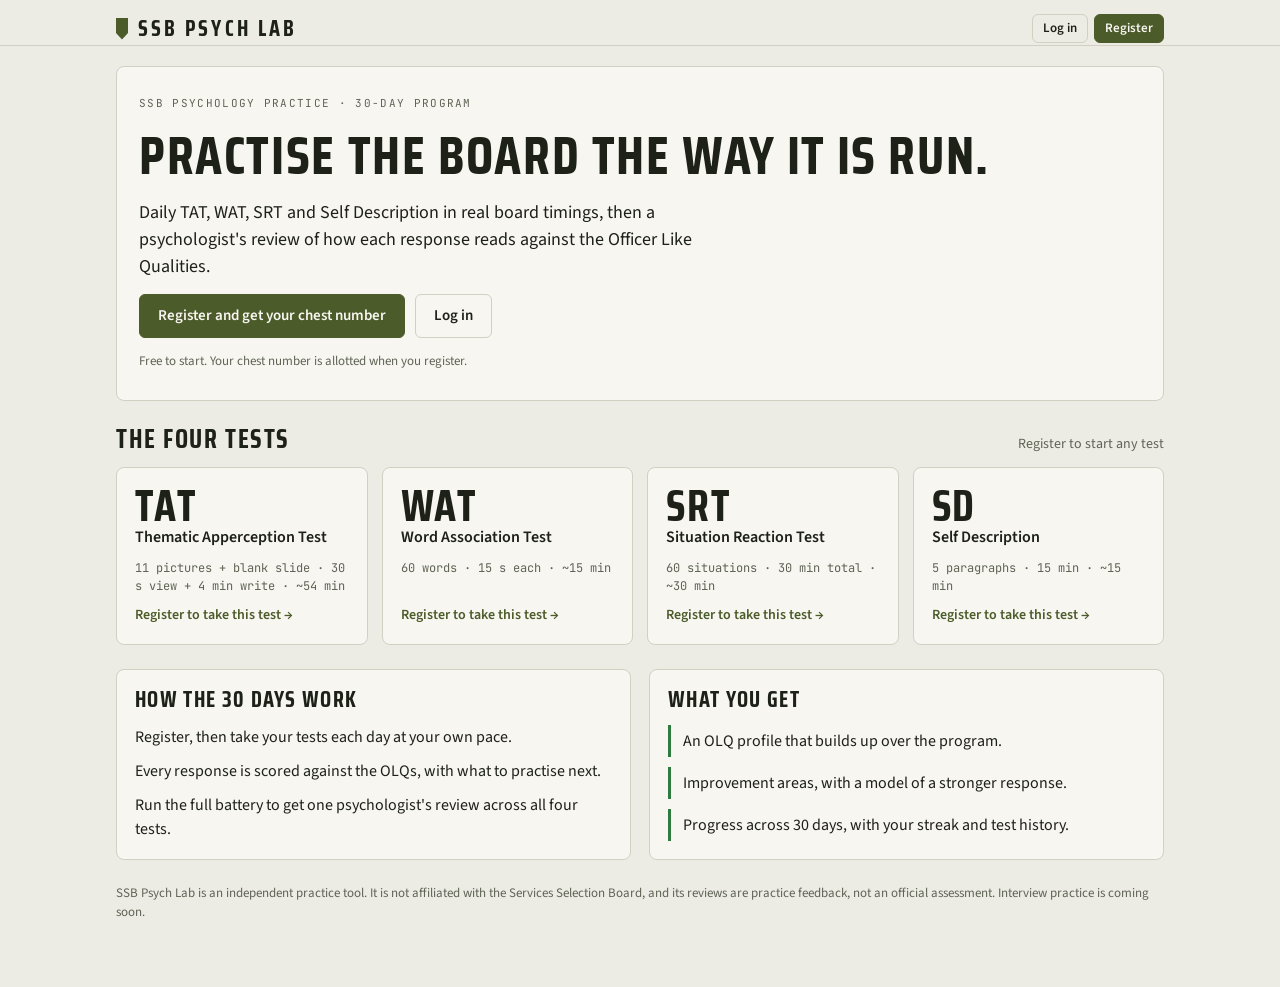
==== commit 20b9b934: "OIR: timed MCQ booklets with an OIR 1-5 rating - Today card lists OIR booklets from data/oir/index.j" ====
--- a/index.html
+++ b/index.html
@@ -8,7 +8,7 @@
 <link rel="preconnect" href="https://fonts.googleapis.com">
 <link rel="preconnect" href="https://fonts.gstatic.com" crossorigin>
 <link href="https://fonts.googleapis.com/css2?family=Saira+Condensed:wght@500;600;700&family=Source+Sans+3:wght@400;500;600;700&family=JetBrains+Mono:wght@500;700&display=swap" rel="stylesheet">
-<link rel="stylesheet" href="css/style.css?v=20261120t">
+<link rel="stylesheet" href="css/style.css?v=20261121o">
 </head>
 <body>
 <header class="top">
@@ -41,12 +41,12 @@
 <div id="modalLayer"></div>
 
 <!-- content banks (plain scripts so the app works by double-clicking index.html) -->
-<script src="data/wat.js?v=20261120t"></script>
-<script src="data/srt.js?v=20261120t"></script>
-<script src="data/tat.js?v=20261120t"></script>
-<script src="js/config.js?v=20261120t"></script>
-<script src="js/engine.js?v=20261120t"></script>
-<script src="js/store.js?v=20261120t"></script>
-<script src="js/app.js?v=20261120t"></script>
+<script src="data/wat.js?v=20261121o"></script>
+<script src="data/srt.js?v=20261121o"></script>
+<script src="data/tat.js?v=20261121o"></script>
+<script src="js/config.js?v=20261121o"></script>
+<script src="js/engine.js?v=20261121o"></script>
+<script src="js/store.js?v=20261121o"></script>
+<script src="js/app.js?v=20261121o"></script>
 </body>
 </html>
--- a/css/style.css
+++ b/css/style.css
@@ -258,7 +258,50 @@
 .landing-test:hover{border-color:var(--olive)}
 .linkish{color:var(--olive);font-weight:600;font-size:14px;margin-top:auto}
 
-/* WAT page-turn pause */
-.watgap{display:flex;flex-direction:column;align-items:center;gap:10px;text-align:center;padding:28px 0}
-.watgap-n{font-family:var(--display);font-size:clamp(26px,5vw,40px);font-weight:700;text-transform:uppercase;letter-spacing:.04em}
-.watgap #gapS{font-family:var(--mono);color:var(--olive)}
+/* OIR: Today card, booklet (MCQ list), results */
+.oircard{display:flex;flex-direction:column;gap:12px}
+.oirlist{display:flex;flex-direction:column}
+.oirrow{display:flex;justify-content:space-between;align-items:center;gap:12px;padding:10px 0;border-top:1px solid var(--line)}
+.oirrow .spec{font-size:12.5px}
+.oirbook{display:flex;flex-direction:column;gap:14px;max-width:760px;margin:0 auto;width:100%}
+.oirq{border:1px solid var(--line);border-radius:8px;background:var(--surface);padding:14px;margin:0;min-width:0}
+.oirq legend{display:flex;gap:10px;align-items:flex-start;padding:0;font-size:16px;line-height:1.4;float:left;width:100%;margin-bottom:10px}
+.oirq legend+*{clear:both}
+.qn{flex:none;min-width:28px;height:28px;padding:0 4px;border-radius:6px;background:var(--olive);color:var(--surface);display:grid;place-items:center;font-family:var(--mono);font-size:13px;font-weight:700}
+.oirimg{display:block;max-width:100%;max-height:260px;margin:0 0 10px;border:1px solid var(--line);border-radius:6px;background:#fff;clear:both}
+.oiropts{display:grid;grid-template-columns:repeat(auto-fit,minmax(150px,1fr));gap:8px;clear:both}
+.oiropts.imgs{grid-template-columns:repeat(auto-fit,minmax(110px,1fr))}
+.oiropt{display:flex;align-items:center;gap:10px;min-height:44px;padding:8px 10px;border:1.5px solid var(--line);border-radius:8px;background:var(--bg);color:var(--ink);font:inherit;font-size:15px;text-align:left;cursor:pointer}
+.oiropt img{max-width:100%;max-height:90px;background:#fff;border-radius:4px}
+.oiropt .ol{flex:none;width:24px;height:24px;border-radius:50%;border:1.5px solid var(--muted);display:grid;place-items:center;font-family:var(--mono);font-size:12px;font-weight:700}
+.oiropt:hover{border-color:var(--olive)}
+.oiropt.on{border-color:var(--olive);background:color-mix(in srgb,var(--olive) 12%,var(--surface))}
+.oiropt.on .ol{background:var(--olive);border-color:var(--olive);color:var(--surface)}
+.oirsubmit{position:sticky;bottom:0;display:flex;justify-content:space-between;align-items:center;gap:12px;padding:12px 14px;background:var(--surface);border:1px solid var(--line);border-radius:8px;box-shadow:0 -6px 18px rgba(0,0,0,.06)}
+.oirhero{display:flex;flex-direction:column;gap:16px}
+.oirrate{display:flex;align-items:center;gap:18px;flex-wrap:wrap}
+.oirbig{font-family:var(--display);font-size:clamp(48px,9vw,72px);font-weight:700;line-height:.9;letter-spacing:.02em;color:var(--olive)}
+.oirbig.good{color:var(--good)}.oirbig.warn{color:var(--warn)}.oirbig.bad{color:var(--bad)}.oirbig.neutral{color:var(--olive)}
+.oirlabel{font-family:var(--display);font-size:26px;font-weight:700;text-transform:uppercase;letter-spacing:.04em}
+.oirbks{display:grid;grid-template-columns:repeat(auto-fit,minmax(240px,1fr));gap:14px}
+.oirbk{display:flex;flex-direction:column;gap:6px}
+.oirbk .bar{height:10px;background:var(--line);border-radius:5px;overflow:hidden}
+.oirbk .bar b{display:block;height:100%;background:var(--olive)}
+.oirbk .spec{font-size:12.5px}
+.oirscale tr.you td{background:color-mix(in srgb,var(--olive) 12%,var(--surface));font-weight:700}
+.oirrvs{display:flex;flex-direction:column;gap:12px}
+.oirrv{border:1px solid var(--line);border-left:4px solid var(--bad);border-radius:8px;padding:12px;display:flex;flex-direction:column;gap:8px}
+.oirrv.ok{border-left-color:var(--good)}.oirrv.skip{border-left-color:var(--muted)}
+.oirrv .qtext{font-size:15.5px}
+.oiropts.rv .oiropt{cursor:default}
+.oiropt.right{border-color:var(--good);background:color-mix(in srgb,var(--good) 10%,var(--surface))}
+.oiropt.right .ol{background:var(--good);border-color:var(--good);color:#fff}
+.oiropt.wrongpick{border-color:var(--bad);background:color-mix(in srgb,var(--bad) 8%,var(--surface))}
+.oiropt .tag{margin-left:auto;font-size:11px;font-family:var(--mono);text-transform:uppercase;letter-spacing:.06em;color:var(--muted)}
+.expl{margin:0;font-size:14px;color:var(--muted)}
+@media (max-width:520px){.oirrow{flex-wrap:wrap}.oiropts{grid-template-columns:1fr 1fr}.oirsubmit .btn{flex:1}}
+.oirimg{width:auto;max-width:min(100%,360px);max-height:220px}
+.oiropt{flex-wrap:wrap;min-width:0}
+.oiropts.imgs .oiropt img{max-height:70px}
+.oiropts.imgs .oiropt .tag{flex-basis:100%;margin-left:0}
+.oirimg{align-self:flex-start;object-fit:contain;height:auto}
